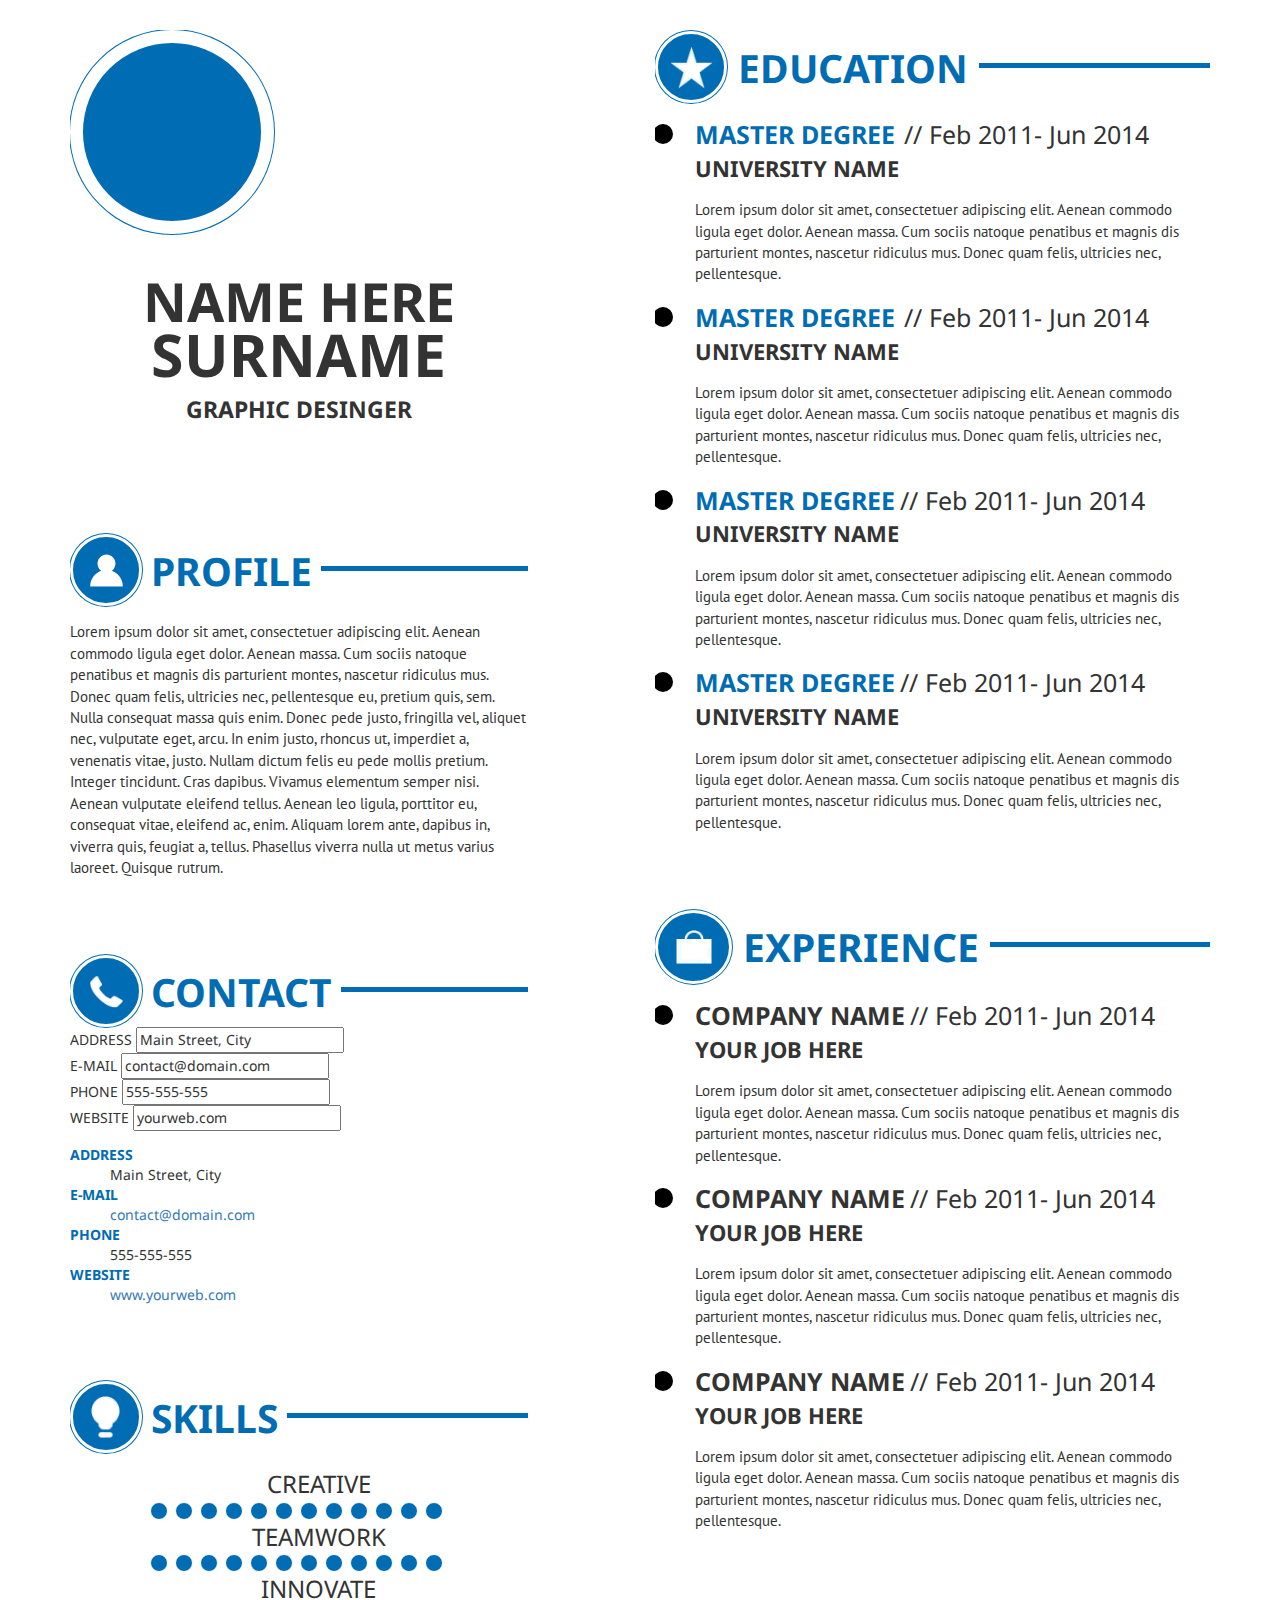
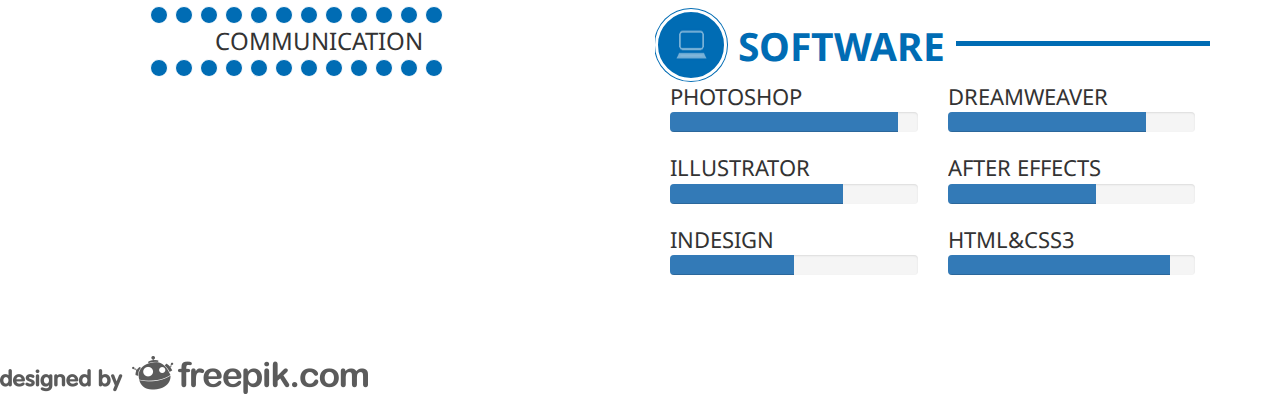
==== BigTask/Bootstrap_index_3/index.html @ bea474c9 "add basic less styles" ====
<!DOCTYPE html>
<html lang="en">
<head>
  <meta charset="UTF-8">
  <title>Profile</title>
  <link href='https://fonts.googleapis.com/css?family=Droid+Sans:400,700' rel='stylesheet' type='text/css'>
  <link href='https://fonts.googleapis.com/css?family=PT+Sans:400,700' rel='stylesheet' type='text/css'>
  <link rel="stylesheet" href="css/normalize.css">
  <link rel="stylesheet" href="css/bootstrap.min.css">
  <link rel="stylesheet"  href="css/style.css">
</head>
<body>
  <div class="container">
    <div class="row">
      <div class="col-lg-5 col-md-5">
        <div class="column-item">
          <div class="column-item-avatar">
          <div class="circle-big"></div>
          </div>
          <h1 class="main-title">
            <span class="main-title-name">Name here</span>
            <span class="main-title-surname">Surname</span>
            <span class="main-title-speciality">Graphic desinger</span>
          </h1>
        </div>
        <div  class="column-item column-item-profile ">
          <div class="colum-item-wrapper icon icon-profile clearfix">
            <h2 class="column-item-title">Profile</h2>
            <div class="block-line"></div>
          </div>
          <p>
           Lorem ipsum dolor sit amet, consectetuer adipiscing elit. Aenean commodo ligula eget dolor. Aenean massa. Cum sociis natoque penatibus et magnis dis parturient montes, nascetur ridiculus mus. Donec quam felis, ultricies nec, pellentesque eu, pretium quis, sem. Nulla consequat massa quis enim. Donec pede justo, fringilla vel, aliquet nec, vulputate eget, arcu. In enim justo, rhoncus ut, imperdiet a, venenatis vitae, justo. Nullam dictum felis eu pede mollis pretium. Integer tincidunt. Cras dapibus. Vivamus elementum semper nisi. Aenean vulputate eleifend tellus. Aenean leo ligula, porttitor eu, consequat vitae, eleifend ac, enim. Aliquam lorem ante, dapibus in, viverra quis, feugiat a, tellus. Phasellus viverra nulla ut metus varius laoreet. Quisque rutrum.
          </p>
        </div>
        <div class="column-item column-item-contact">
          <div class="colum-item-wrapper icon icon-phone clearfix">
            <h2 class="column-item-title">Contact</h2>
            <div class="block-line"></div>
          </div>
          <form class="profile-form" action="">
            <div class="profile-form-item">
              <label for="address">Address</label>
              <input id="address" type="text" value="Main Street, City" readonly>
            </div>
            <div class="profile-form-item">
              <label for="e-mail">E-mail</label>
              <input id="e-mail" type="text" value="contact@domain.com" readonly>
            </div>
            <div class="profile-form-item">
              <label for="phone">Phone</label>
              <input id="phone" type="text" value="555-555-555" readonly>
            </div>
            <div class="profile-form-item">
              <label for="website">Website</label>
              <input id="website" type="text" value="yourweb.com" readonly>
            </div>
          </form>
          <dl class="contact-list">
            <dt>Address</dt>
            <dd>Main Street, City</dd>
            <dt>E-mail</dt>
            <dd>
              <a href="mailto:contact@domain.com">contact@domain.com</a>
            </dd>
            <dt>Phone</dt>
            <dd>555-555-555</dd>
            <dt>Website</dt>
            <dd>
              <a href="http://yourweb.com">www.yourweb.com</a>
            </dd>
          </dl>
        </div>
        <div class="column-item column-item-skills">
          <div class="colum-item-wrapper icon icon-skills clearfix">
            <h2 class="column-item-title">Skills</h2>
            <div class="block-line"></div>
          </div>
          <ul class="skills-list">
            <li>
              <span class="skills-list-title">Creative</span>
              <ul class="progress-dotted">
                <li class="active"></li>
                <li class="active"></li>
                <li class="active"></li>
                <li class="active"></li>
                <li class="active"></li>
                <li class="active"></li>
                <li class="active"></li>
                <li class="active"></li>
                <li class="active"></li>
                <li></li>
                <li></li>
                <li></li>
              </ul>
            </li>
            <li>
              <span class="skills-list-title">Teamwork</span>
              <ul class="progress-dotted">
                <li class="active"></li>
                <li class="active"></li>
                <li class="active"></li>
                <li class="active"></li>
                <li class="active"></li>
                <li class="active"></li>
                <li class="active"></li>
                <li class="active"></li>
                <li class="active"></li>
                <li class="active"></li>
                <li class="active"></li>
                <li></li>
              </ul>
            </li>
            <li>
            <span class="skills-list-title">Innovate</span>
              <ul class="progress-dotted">
              <li class="active"></li>
              <li class="active"></li>
              <li class="active"></li>
              <li class="active"></li>
              <li class="active"></li>
              <li class="active"></li>
              <li></li>
              <li></li>
              <li></li>
              <li></li>
              <li></li>
              <li></li>
              </ul>
            </li>
            <li>
              <span class="skills-list-title">Communication</span>
              <ul class="progress-dotted">
              <li class="active"></li>
              <li class="active"></li>
              <li class="active"></li>
              <li class="active"></li>
              <li class="active"></li>
              <li class="active"></li>
              <li class="active"></li>
              <li class="active"></li>
              <li class="active"></li>
              <li class="active"></li>
              <li class="active"></li>
              <li></li>
              </ul>
            </li>
          </ul>
        </div>
      </div>

      <div class="col-lg-6 col-md-6 col-md-offset-1">
        <div class="column-item column-item-education">
          <div class="colum-item-wrapper icon icon-educaton clearfix">
            <h2 class="column-item-title">Education</h2>
            <div class="block-line"></div>
          </div>
          <ul class="degree-list">
             <li>
               <h3 class="degree-list-title">Master Degree</h3> <span class="degree-list-date">//
                 <time datetime="2011-02">Feb 2011</time>-
                 <time datetime="2014-06">Jun 2014</time></span>
               <h4>University Name</h4>
               <p>Lorem ipsum dolor sit amet, consectetuer adipiscing elit. Aenean commodo ligula eget dolor. Aenean massa. Cum sociis natoque penatibus et magnis dis parturient montes, nascetur ridiculus mus. Donec quam felis, ultricies nec, pellentesque.</p>
             </li>
             <li>
               <h3 class="degree-list-title">Master Degree</h3>
               <span class="degree-list-date">//
                 <time datetime="2011-02">Feb 2011</time>-
                 <time datetime="2014-06">Jun 2014</time>
                </span>
               <h4>University Name</h4>
               <p>Lorem ipsum dolor sit amet, consectetuer adipiscing elit. Aenean commodo ligula eget dolor. Aenean massa. Cum sociis natoque penatibus et magnis dis parturient montes, nascetur ridiculus mus. Donec quam felis, ultricies nec, pellentesque.</p>
             </li>
             <li>
               <h3 class="degree-list-title">Master Degree</h3><span class="degree-list-date">//
                 <time datetime="2011-02">Feb 2011</time>-
                 <time datetime="2014-06">Jun 2014</time></span>
               <h4>University Name</h4>
               <p>Lorem ipsum dolor sit amet, consectetuer adipiscing elit. Aenean commodo ligula eget dolor. Aenean massa. Cum sociis natoque penatibus et magnis dis parturient montes, nascetur ridiculus mus. Donec quam felis, ultricies nec, pellentesque.</p>
             </li>
             <li>
               <h3 class="degree-list-title">Master Degree</h3><span class="degree-list-date">//
                 <time datetime="2011-02">Feb 2011</time>-
                 <time datetime="2014-06">Jun 2014</time></span>
               <h4>University Name</h4>
               <p>Lorem ipsum dolor sit amet, consectetuer adipiscing elit. Aenean commodo ligula eget dolor. Aenean massa. Cum sociis natoque penatibus et magnis dis parturient montes, nascetur ridiculus mus. Donec quam felis, ultricies nec, pellentesque.</p>
             </li>
           </ul>
        </div>
        <div class="column-item column-item-experience">
          <div class="colum-item-wrapper icon icon-experience clearfix">
            <h2 class="column-item-title">Experience</h2>
            <div class="block-line"></div>
          </div>
          <ul class="experience-list">
            <li>
              <h3 class="experience-list-title">Company Name</h3><span class="degree-list-date">//
                <time datetime="2011-02">Feb 2011</time>-
                <time datetime="2014-06">Jun 2014</time></span>
              <h4>Your job here</h4>
              <p>Lorem ipsum dolor sit amet, consectetuer adipiscing elit. Aenean commodo ligula eget dolor. Aenean massa. Cum sociis natoque penatibus et magnis dis parturient montes, nascetur ridiculus mus. Donec quam felis, ultricies nec, pellentesque.</p>
            </li>
            <li>
              <h3 class="experience-list-title">Company Name</h3><span class="degree-list-date">//
                 <time datetime="2011-02">Feb 2011</time>-
                   <time datetime="2014-06">Jun 2014</time></span>
              <h4>Your job here</h4>
              <p>Lorem ipsum dolor sit amet, consectetuer adipiscing elit. Aenean commodo ligula eget dolor. Aenean massa. Cum sociis natoque penatibus et magnis dis parturient montes, nascetur ridiculus mus. Donec quam felis, ultricies nec, pellentesque.</p>
            </li>
            <li>
              <h3 class="experience-list-title">Company Name</h3><span class="degree-list-date">//
                 <time datetime="2011-02">Feb 2011</time>-
                   <time datetime="2014-06">Jun 2014</time></span>
              <h4>Your job here</h4>
              <p>Lorem ipsum dolor sit amet, consectetuer adipiscing elit. Aenean commodo ligula eget dolor. Aenean massa. Cum sociis natoque penatibus et magnis dis parturient montes, nascetur ridiculus mus. Donec quam felis, ultricies nec, pellentesque.</p>
            </li>
          </ul>
        </div>

        <div class="column-item column-item-software">

          <div class="colum-item-wrapper icon icon-software clearfix">
            <h2 class="column-item-title">Software</h2>
            <div class="block-line"></div>
          </div>

          <div class="software-list clearfix">
            <div class="col-lg-6 col-md-6">
              <h4>Photoshop</h4>
              <div class="progress">
                <div class="progress-bar" style="width: 92%"></div>
              </div>
              <h4>Illustrator</h4>
              <div class="progress">
                <div class="progress-bar" style="width: 70%"></div>
              </div>
              <h4>Indesign</h4>
              <div class="progress">
                <div class="progress-bar" style="width: 50%"></div>
              </div>
              </div>
              <div class="col-lg-6 col-md-6">
              <h4>Dreamweaver</h4>
              <div class="progress">
                <div class="progress-bar" style="width: 80%"></div>
              </div>
              <li>
              <h4>After Effects</h4>
              <div class="progress">
                <div class="progress-bar" style="width: 60%"></div>
              </div>
              <h4>Html&Css3</h4>
              <div class="progress">
                <div class="progress-bar" style="width: 90%"></div>
              </div>
            </div>
          </div>

        </div>

      </div>
    </div>
  </div>
  <footer>
  <div class="design-logo">
    <a href="http://freepick.com"><img src="img/freepik-logo.png" width ="368" height="38" alt="design-logo"></a>
  </div>
</footer>
</body>
</html>
---- BigTask/Bootstrap_index_3/css/style.css ----
.clearfix::after {
  content: "";
  display: table;
  clear: both;
}
body {
  position: relative;
  font-family: 'Droid Sans', sans-serif;
  background-color: white;
}
h1,
h2,
h3,
h4,
p,
.degree-list-date {
  overflow: hidden;
  text-overflow: ellipsis;
}
.column-item {
  margin: 30px auto;
  margin-bottom: 61px;
  overflow: hidden;
}
h2,
h3,
li,
dt,
.main-title,
.profile-form {
  text-transform: uppercase;
}
h3,
h4 {
  margin: 0;
}
.software-list h4 {
  text-transform: uppercase;
}
p,
time {
  text-transform: none;
}
.main-title {
  text-align: center;
  line-height: 53px;
}
.main-title-surname {
  font-size: 59px;
}
.main-title-name,
.main-title-surname,
.column-item-title {
  font-family: 'Droid Sans', sans-serif;
}
.main-title {
  font-size: 54px;
  text-align: center;
  line-height: 53px;
}
.main-title-speciality {
  font-size: 23px;
}
.column-item-title {
  font-weight: bold;
  color: #006cb4;
}
.contact-list dt {
  font-weight: bold;
  color: #006cb4;
}
.degree-list-title {
  font-weight: bold;
  color: #006cb4;
}
.column-item p {
  font-size: 15px;
  font-family: 'PT Sans', sans-serif;
}
.column-item-title {
  font-size: 39px;
  vertical-align: top;
}
.degree-list-title,
.experience-list-title {
  font-size: 25px;
}
.contact-list .contact-list dt,
.contact-list .contact-list dd {
  font-size: 21px;
  font-weight: bold;
}
.degree-list h4 {
  font-size: 22px;
}
.experience-list h4 {
  font-size: 22px;
}
.degree-list-date {
  font-size: 25px;
}
.software-list h4 {
  font-size: 22px;
}
.software-list h4 {
  font-weight: normal;
}
.skills-list li,
.degree-list li,
.software-list li,
.experience-list li {
  list-style-type: none;
}
.skills-list {
  text-align: center;
}
.skills-list-title {
  font-size: 24px;
}
.progress-dotted::after {
  content: "";
  display: table;
  clear: both;
}
.progress-dotted li {
  float: left;
  border-radius: 50%;
  width: 18px;
  height: 18px;
  margin-right: 7px;
  border: 1px solid #fff;
  background: #006cb4;
}
.block-line {
  display: block;
  height: 5px;
  margin-top: 34px;
  vertical-align: top;
  overflow: hidden;
  background-color: #006cb4;
}
.circle-big {
  display: inline-block;
  height: 204px;
  width: 204px;
  margin-right: 0;
  border: 13px solid #FFF;
  border-radius: 50%;
  background-color: #006cb4;
  box-shadow: 0 0 0px 1px #006cb4;
}
.icon::before {
  content: "";
  float: left;
  display: inline-block;
  height: 66px;
  width: 66px;
  margin-right: 0;
  border: 3px solid #FFF;
  border-radius: 50%;
  background-color: #006cb4;
  box-shadow: 0 0 0px 1px #006cb4;
  margin-right: 1%;
  background-size: 50% 50%;
  background-position: center;
  background-repeat: no-repeat;
}
.icon-skills::before {
  width: 72px;
  height: 72px;
  background-image: url(../img/skills.png);
  background-size: 44% 64%;
}
.icon-software::before {
  width: 72px;
  height: 72px;
  background-image: url(../img/software.png);
}
.icon-educaton::before {
  width: 72px;
  height: 72px;
  background-image: url(../img/education.png);
  background-size: 65% 65%;
}
.icon-experience::before {
  width: 77px;
  height: 74px;
  background-image: url(../img/experience.png);
}
.icon-profile::before {
  width: 72px;
  height: 72px;
  background-image: url(../img/icon.png);
}
.icon-phone::before {
  width: 72px;
  height: 72px;
  background-image: url(../img/contact.png);
}
.colum-item-wrapper {
  padding-top: 1px;
}
.block-line {
  display: block;
  height: 5px;
  margin-top: 32px;
  vertical-align: top;
  overflow: hidden;
  background-color: #006cb4;
}
.column-item {
  margin: 30px auto;
  margin-bottom: 61px;
  overflow: hidden;
}
.column-item-title {
  float: left;
  max-width: 77.5%;
  margin: 9px 2% 0 1%;
}
.main-title-name {
  display: block;
}
.main-title-speciality {
  display: block;
}
.degree-list-title,
.experience-list-title {
  display: inline-block;
  margin-right: 1%;
  max-width: 60%;
  vertical-align: top;
}
.degree-list li,
.experience-list li {
  position: relative;
}
.degree-list li::before,
.experience-list li::before {
  content: "";
  display: inline-block;
  position: absolute;
  left: -42px;
  top: 7px;
  width: 20px;
  height: 20px;
  background-color: black;
  border-radius: 50%;
}
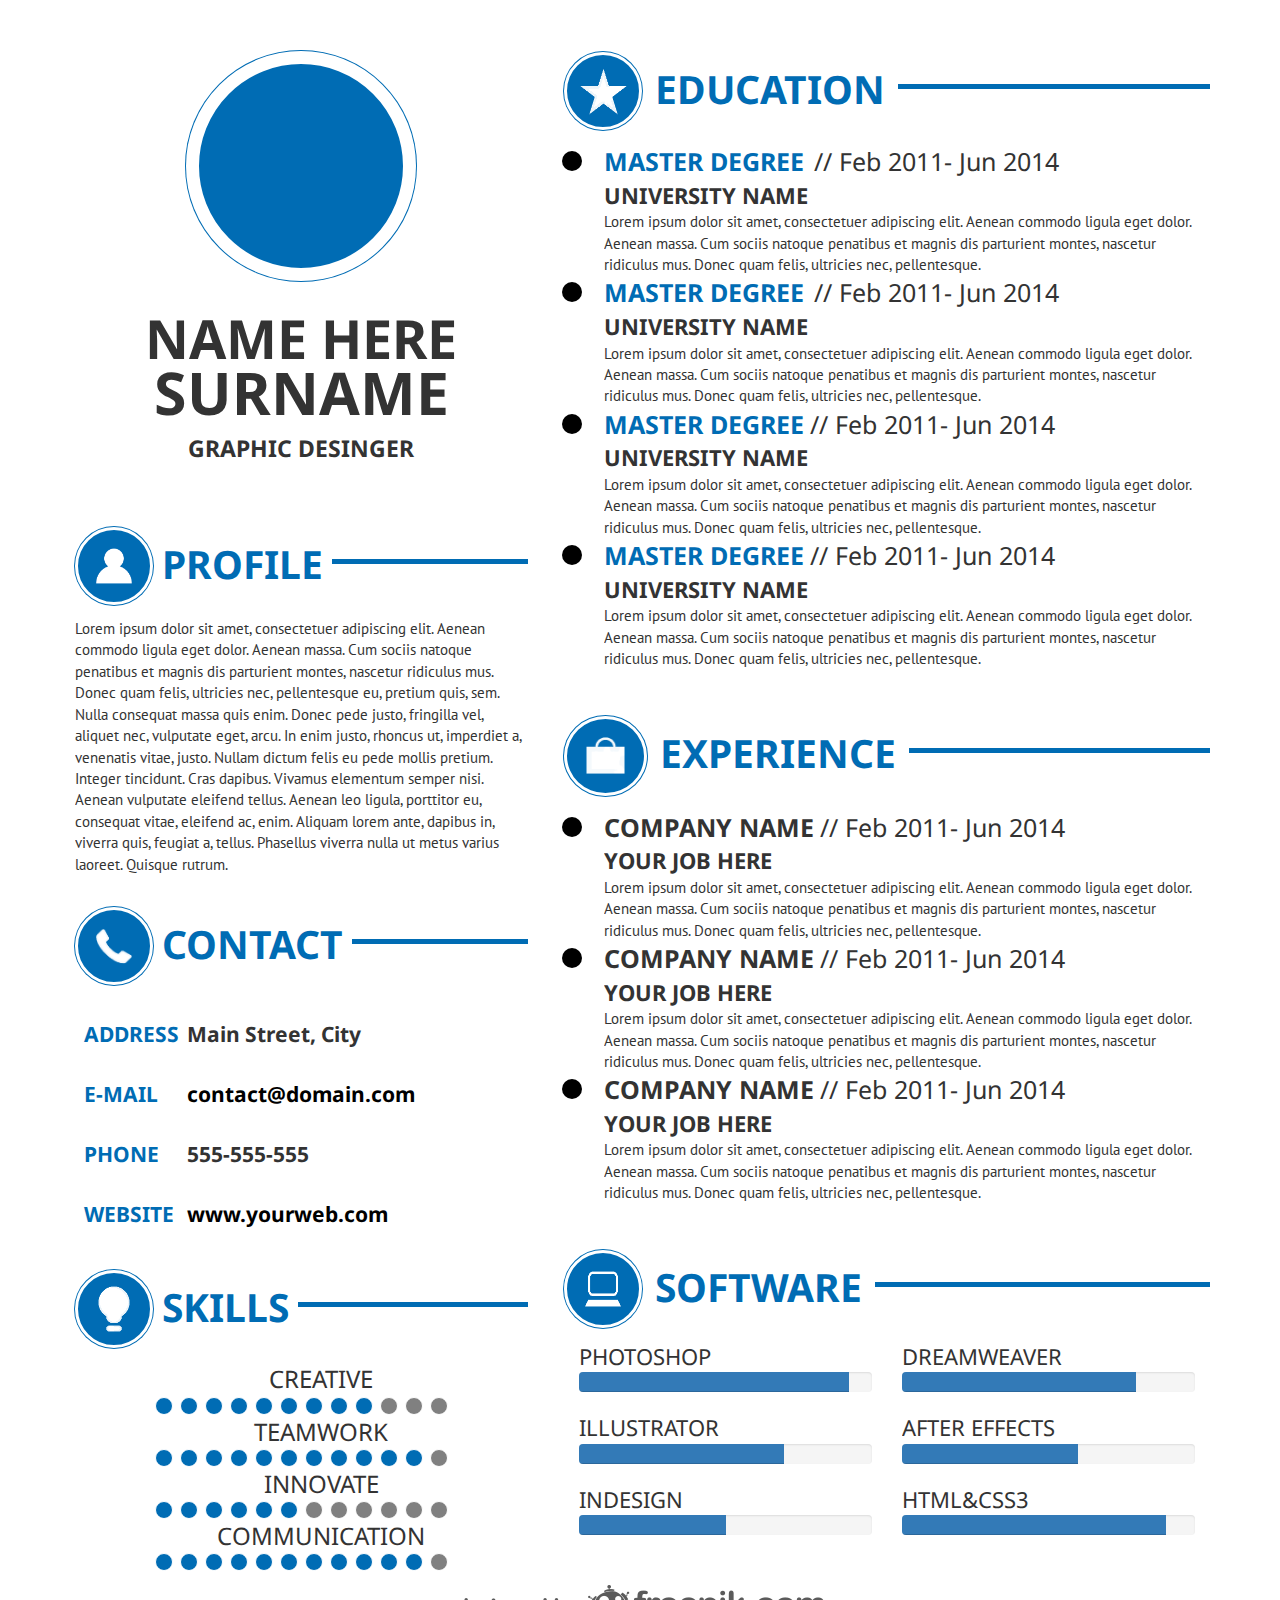
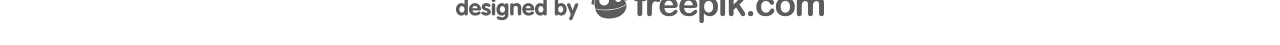
==== commit 048887ed: "add form, column styles" ====
--- a/BigTask/Bootstrap_index_3/index.html
+++ b/BigTask/Bootstrap_index_3/index.html
@@ -147,8 +147,7 @@
           </ul>
         </div>
       </div>
-
-      <div class="col-lg-6 col-md-6 col-md-offset-1">
+      <div class="col-lg-7 col-md-7">
         <div class="column-item column-item-education">
           <div class="colum-item-wrapper icon icon-educaton clearfix">
             <h2 class="column-item-title">Education</h2>
@@ -261,9 +260,11 @@
       </div>
     </div>
   </div>
-  <footer>
-  <div class="design-logo">
-    <a href="http://freepick.com"><img src="img/freepik-logo.png" width ="368" height="38" alt="design-logo"></a>
+  <footer >
+  <div class="container">
+    <div class="design-logo">
+      <a href="http://freepick.com"><img src="img/freepik-logo.png" width ="368" height="38" alt="design-logo"></a>
+    </div>
   </div>
 </footer>
 </body>
--- a/BigTask/Bootstrap_index_3/css/style.css
+++ b/BigTask/Bootstrap_index_3/css/style.css
@@ -4,9 +4,12 @@
   clear: both;
 }
 body {
-  position: relative;
   font-family: 'Droid Sans', sans-serif;
   background-color: white;
+}
+h1,
+p {
+  margin: 0;
 }
 h1,
 h2,
@@ -17,10 +20,18 @@
   overflow: hidden;
   text-overflow: ellipsis;
 }
-.column-item {
-  margin: 30px auto;
-  margin-bottom: 61px;
-  overflow: hidden;
+footer {
+  position: absolute;
+  width: 100%;
+  height: 60px;
+}
+.design-logo {
+  width: 90%;
+  margin: auto;
+  text-align: center;
+}
+body > .container {
+  padding-top: 20px;
 }
 h2,
 h3,
@@ -43,7 +54,7 @@
 }
 .main-title {
   text-align: center;
-  line-height: 53px;
+  line-height: 54px;
 }
 .main-title-surname {
   font-size: 59px;
@@ -56,7 +67,7 @@
 .main-title {
   font-size: 54px;
   text-align: center;
-  line-height: 53px;
+  line-height: 54px;
 }
 .main-title-speciality {
   font-size: 23px;
@@ -85,10 +96,14 @@
 .experience-list-title {
   font-size: 25px;
 }
-.contact-list .contact-list dt,
-.contact-list .contact-list dd {
+.contact-list dt,
+.contact-list dd {
   font-size: 21px;
   font-weight: bold;
+}
+.contact-list a {
+  text-decoration: none;
+  color: black;
 }
 .degree-list h4 {
   font-size: 22px;
@@ -129,7 +144,10 @@
   height: 18px;
   margin-right: 7px;
   border: 1px solid #fff;
-  background: #006cb4;
+  background: gray;
+}
+.progress-dotted .active {
+  background-color: #006cb4;
 }
 .block-line {
   display: block;
@@ -141,6 +159,7 @@
 }
 .circle-big {
   display: inline-block;
+  box-sizing: content-box;
   height: 204px;
   width: 204px;
   margin-right: 0;
@@ -153,6 +172,7 @@
   content: "";
   float: left;
   display: inline-block;
+  box-sizing: content-box;
   height: 66px;
   width: 66px;
   margin-right: 0;
@@ -197,9 +217,6 @@
   height: 72px;
   background-image: url(../img/contact.png);
 }
-.colum-item-wrapper {
-  padding-top: 1px;
-}
 .block-line {
   display: block;
   height: 5px;
@@ -210,7 +227,9 @@
 }
 .column-item {
   margin: 30px auto;
-  margin-bottom: 61px;
+  margin-bottom: 0;
+  padding-left: 1%;
+  padding-top: 1px;
   overflow: hidden;
 }
 .column-item-title {
@@ -223,6 +242,7 @@
 }
 .main-title-speciality {
   display: block;
+  margin-bottom: 20px;
 }
 .degree-list-title,
 .experience-list-title {
@@ -247,3 +267,73 @@
   background-color: black;
   border-radius: 50%;
 }
+.column-item-avatar {
+  margin-bottom: 25px;
+  text-align: center;
+}
+.colum-item-wrapper {
+  padding-top: 1px;
+  margin-bottom: 13px;
+}
+/* Write Mode */
+.profile-form {
+  margin-top: 16px;
+  padding-left: 2.5%;
+  font-size: 0;
+  /* for inline-block spacing */
+  text-transform: uppercase;
+}
+.profile-form input {
+  font-size: 18px;
+}
+.profile-form label {
+  font-size: 21px;
+  font-weight: bold;
+  color: #006cb4;
+}
+.profile-form-item {
+  padding-top: 14px;
+  padding-bottom: 14px;
+}
+.profile-form-item label {
+  display: inline-block;
+  width: 27%;
+  padding-right: 3%;
+}
+.profile-form-item input {
+  border: 0;
+  max-width: 70%;
+  font-size: 18px;
+  font-weight: bold;
+}
+.profile-form-item a {
+  display: none;
+}
+/* Readonly Mode */
+.profile-form {
+  display: none;
+}
+.contact-list {
+  display: block;
+}
+.contact-list {
+  margin-top: 8px;
+  margin-bottom: 0;
+}
+.contact-list dt {
+  display: inline-block;
+  width: 24%;
+  margin: 0;
+  padding: 2%;
+  padding-top: 21px;
+}
+.contact-list dd {
+  display: inline-block;
+  width: 67%;
+  margin: 0;
+  padding: 2%;
+  padding-left: 0;
+}
+.contact-list a:hover {
+  color: #006cb4;
+}
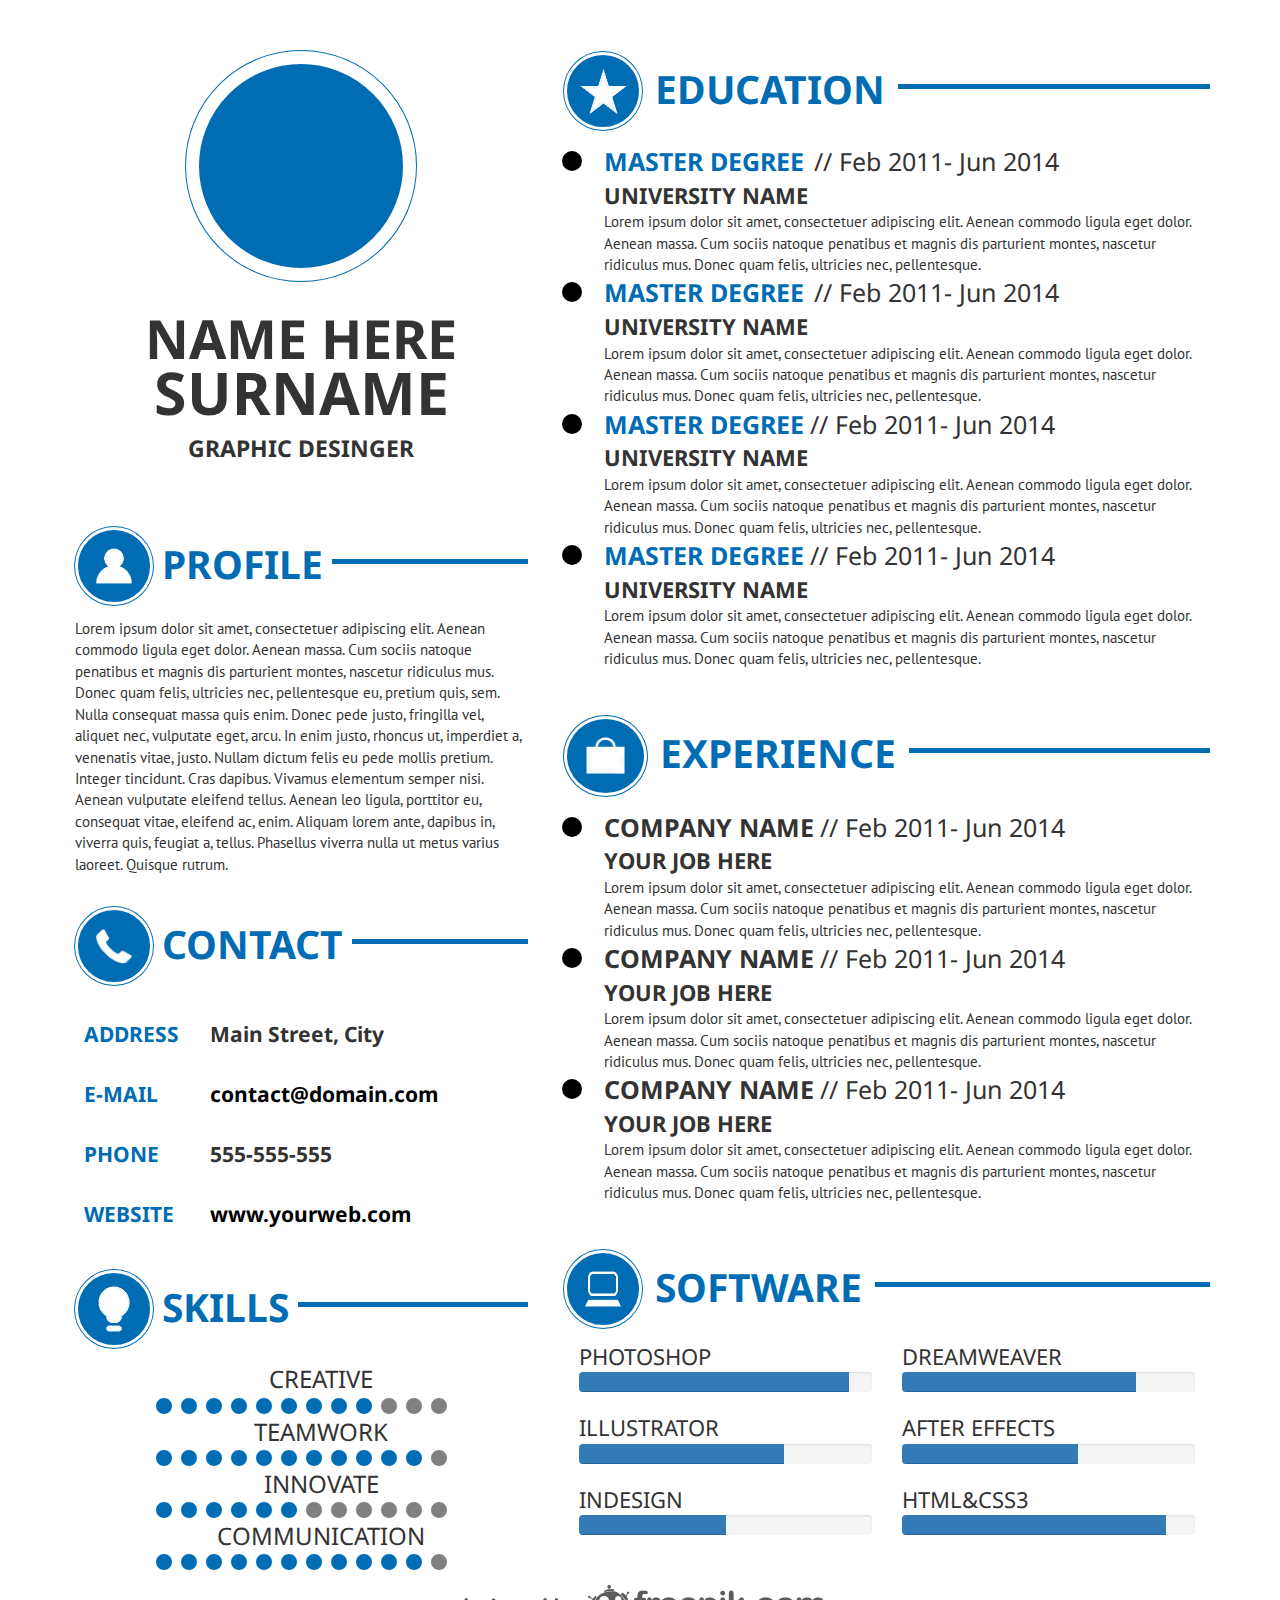
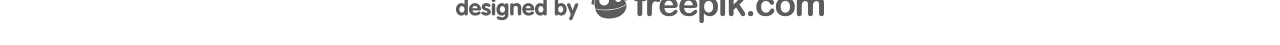
==== commit c67e2120: "change grid" ====
--- a/BigTask/Bootstrap_index_3/index.html
+++ b/BigTask/Bootstrap_index_3/index.html
@@ -12,7 +12,7 @@
 <body>
   <div class="container">
     <div class="row">
-      <div class="col-lg-5 col-md-5">
+      <div class="col-lg-5 col-md-5 col-sm-6">
         <div class="column-item">
           <div class="column-item-avatar">
           <div class="circle-big"></div>
@@ -147,7 +147,7 @@
           </ul>
         </div>
       </div>
-      <div class="col-lg-7 col-md-7">
+      <div class="col-lg-7 col-md-7 col-sm-6">
         <div class="column-item column-item-education">
           <div class="colum-item-wrapper icon icon-educaton clearfix">
             <h2 class="column-item-title">Education</h2>
--- a/BigTask/Bootstrap_index_3/css/style.css
+++ b/BigTask/Bootstrap_index_3/css/style.css
@@ -4,7 +4,6 @@
   clear: both;
 }
 body {
-  font-family: 'Droid Sans', sans-serif;
   background-color: white;
 }
 h1,
@@ -33,6 +32,9 @@
 body > .container {
   padding-top: 20px;
 }
+body {
+  font-family: 'Droid Sans', sans-serif;
+}
 h2,
 h3,
 li,
@@ -41,12 +43,12 @@
 .profile-form {
   text-transform: uppercase;
 }
+.software-list h4 {
+  text-transform: uppercase;
+}
 h3,
 h4 {
   margin: 0;
-}
-.software-list h4 {
-  text-transform: uppercase;
 }
 p,
 time {
@@ -188,34 +190,34 @@
 .icon-skills::before {
   width: 72px;
   height: 72px;
-  background-image: url(../img/skills.png);
+  background-image: url("../img/skills.png");
   background-size: 44% 64%;
 }
 .icon-software::before {
   width: 72px;
   height: 72px;
-  background-image: url(../img/software.png);
+  background-image: url("../img/software.png");
 }
 .icon-educaton::before {
   width: 72px;
   height: 72px;
-  background-image: url(../img/education.png);
+  background-image: url("../img/education.png");
   background-size: 65% 65%;
 }
 .icon-experience::before {
   width: 77px;
   height: 74px;
-  background-image: url(../img/experience.png);
+  background-image: url("../img/experience.png");
 }
 .icon-profile::before {
   width: 72px;
   height: 72px;
-  background-image: url(../img/icon.png);
+  background-image: url("../img/icon.png");
 }
 .icon-phone::before {
   width: 72px;
   height: 72px;
-  background-image: url(../img/contact.png);
+  background-image: url("../img/contact.png");
 }
 .block-line {
   display: block;
@@ -322,7 +324,7 @@
 }
 .contact-list dt {
   display: inline-block;
-  width: 24%;
+  width: 29%;
   margin: 0;
   padding: 2%;
   padding-top: 21px;
